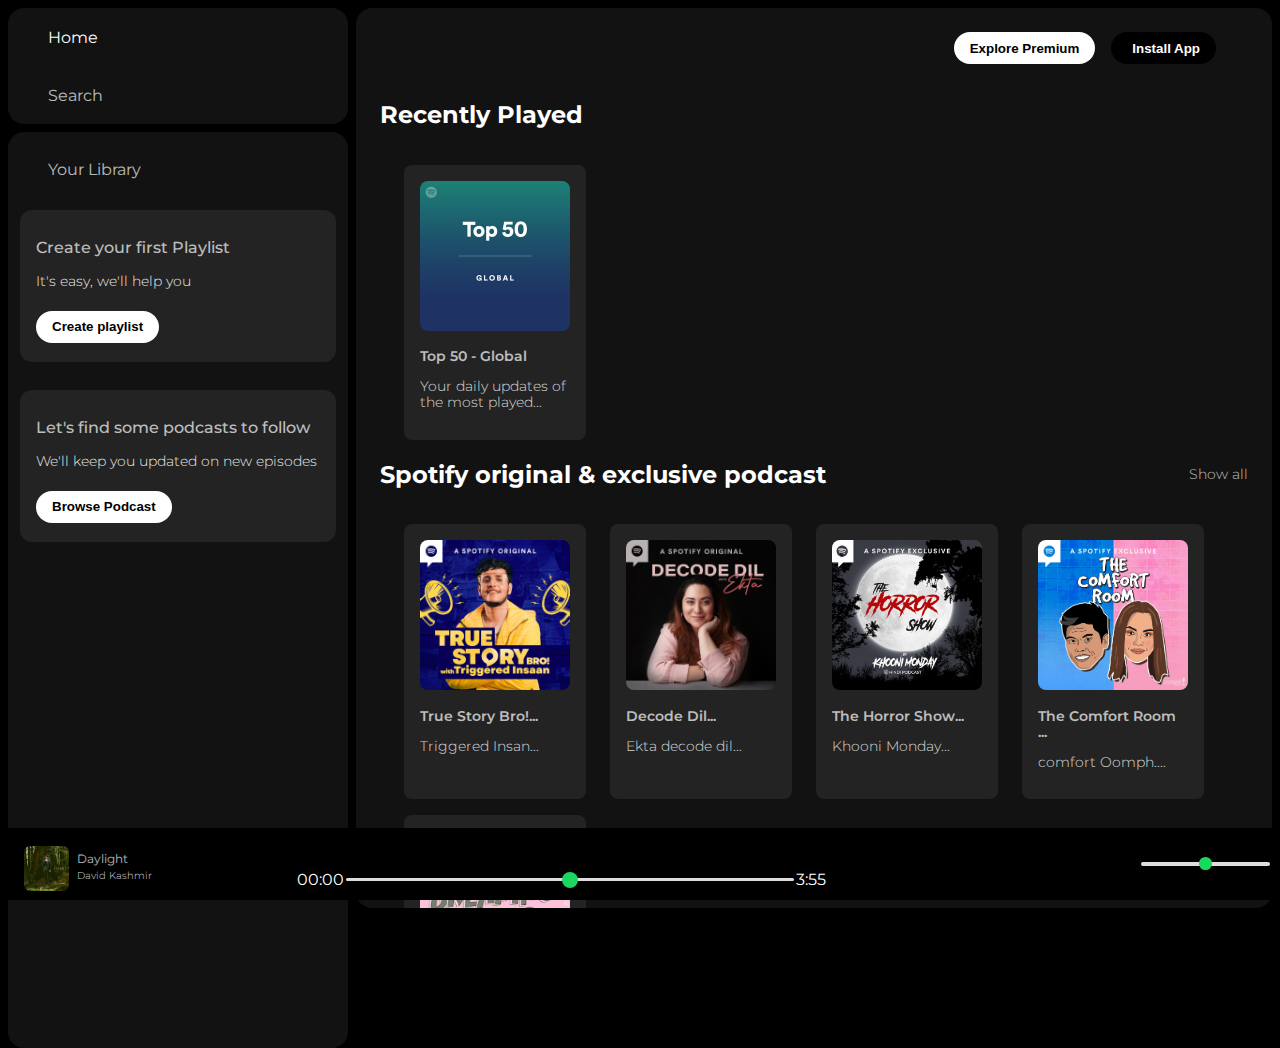
==== index.html @ 1c6b9a8f "Html & CSS based Frontend Project" ====
<!DOCTYPE html>
<html lang="en">

<head>
    <meta charset="UTF-8" />
    <meta name="viewport" content="width=device-width, initial-scale=1.0" />
    <link rel="stylesheet" href="https://cdnjs.cloudflare.com/ajax/libs/font-awesome/6.4.2/css/all.min.css"
        integrity="sha512-z3gLpd7yknf1YoNbCzqRKc4qyor8gaKU1qmn+CShxbuBusANI9QpRohGBreCFkKxLhei6S9CQXFEbbKuqLg0DA=="
        crossorigin="anonymous" referrerpolicy="no-referrer" />

    <link rel="icon" href="Assets/logo.png" />
    <title>Spotify - Web Player: Music for everyone</title>
    <link rel="stylesheet" href="style.css" />
    <link rel="preconnect" href="https://fonts.googleapis.com" />
    <link rel="preconnect" href="https://fonts.gstatic.com" crossorigin />
    <link
        href="https://fonts.googleapis.com/css2?family=Bevan:ital@1&family=Montserrat:wght@300;400;500;600;700&family=Noto+Serif+Balinese&family=Playfair+Display:ital@1&family=Poppins&display=swap"
        rel="stylesheet" />
</head>

<body>
    <div class="main">
        <!-- 1 -->
        <div class="sidebar">
            <div class="nav">
                <div class="nav-options" style="opacity: 1">
                    <i class="fa-solid fa-house"></i>
                    <a href="#">Home</a>
                </div>
                <div class="nav-options">
                    <i class="fa-solid fa-magnifying-glass"></i>
                    <a href="#">Search</a>
                </div>
            </div>
            <div class="library">
                <div class="options">
                    <div class="lib-options nav-options">
                        <i class="fa-solid fa-landmark"></i>
                        <a href="#">Your Library</a>
                    </div>
                    <div class="icons">
                        <i class="fa-solid fa-plus"></i>
                        <i class="fa-solid fa-arrow-right"></i>
                    </div>
                </div>
                <div class="lib-box">
                    <div class="box">
                        <p class="box-p1">Create your first Playlist</p>
                        <p class="box-p2">It's easy, we'll help you</p>
                        <button class="badge">Create playlist</button>
                    </div>
                    <div class="box">
                        <p class="box-p1">Let's find some podcasts to follow</p>
                        <p class="box-p2">We'll keep you updated on new episodes</p>
                        <button class="badge">Browse Podcast</button>
                    </div>
                </div>
            </div>
        </div>
        <!-- 2 -->
        <div class="main-content">
            <div class="sticky-nav">
                <div class="sticky-nav-icons">
                    <i class="fa-solid fa-angle-left"></i>
                    <i class="fa-solid fa-angle-right hide"></i>
                </div>
                <div class="sticky-nav-options">
                    <button class="badge nav-item hide">Explore Premium</button>
                    <button class="badge nav-item dark-badge">
                        <i class="fa-regular fa-circle-down" style="margin-right: 5px"></i>
                        Install App
                    </button>
                    <i class="fa-regular fa-user nav-item"></i>
                </div>
            </div>
            <h2>Recently Played</h2>
            <div class="cards-container">
                <div class="card">
                    <img src="Assets/top.jpg" class="card-img" />
                    <p class="card-title">Top 50 - Global</p>
                    <p class="card-info">Your daily updates of the most played...</p>
                </div>
            </div>
            <div class="all">
                <h2>Spotify original & exclusive podcast</h2>
                <p>Show all</p>
            </div>
            <div class="cards-container">
                <div class="card">
                    <img src="Assets/1.jpg" class="card-img" />
                    <p class="card-title">True Story Bro!...</p>
                    <p class="card-info">Triggered Insan...</p>
                </div>

                <div class="card">
                    <img src="Assets/2.jpg" class="card-img" />
                    <p class="card-title">Decode Dil...</p>
                    <p class="card-info">Ekta decode dil...</p>
                </div>

                <div class="card">
                    <img src="Assets/3.jpg" class="card-img" />
                    <p class="card-title">The Horror Show...</p>
                    <p class="card-info">Khooni Monday...</p>
                </div>

                <div class="card">
                    <img src="Assets/4.jpg" class="card-img" />
                    <p class="card-title">The Comfort Room ...</p>
                    <p class="card-info">comfort Oomph....</p>
                </div>

                <div class="card">
                    <img src="Assets/5.webp" class="card-img" />
                    <p class="card-title">Breaking Bread...</p>
                    <p class="card-info">breaking bread...</p>
                </div>
            </div>
            <div class="all">
                <h2>Featured Charts</h2>
                <p>Show all</p>
            </div>
            <div class="cards-container">
                <div class="card">
                    <img src="Assets/top.jpg" class="card-img" />
                    <p class="card-title">Top 50 - Global</p>
                    <p class="card-info">Your weekly updates of the most played...</p>
                </div>

                <div class="card">
                    <img src="Assets/top 2.jpg" class="card-img" />
                    <p class="card-title">Top Songs - India</p>
                    <p class="card-info">Your weekly updates of the most played...</p>
                </div>

                <div class="card">
                    <img src="Assets/top 3.jpg" class="card-img" />
                    <p class="card-title">Top songs - Glo...</p>
                    <p class="card-info">Your daily updates of the most played...</p>
                </div>

                <div class="card">
                    <img src="Assets/top 4.jpg" class="card-img" />
                    <p class="card-title">Top 50 - India</p>
                    <p class="card-info">Your daily updates of the most played...</p>
                </div>
            </div>
            <div class="foot-liner1">
                <div class="line"></div>
            </div>
            <!--  -->
            <div class="footer">
                <ul>
                    <a href="#" class="top">Company</a>
                    <a href="#" class="next">About</a>
                    <a href="#" class="next">Jobs</a>
                    <a href="#" class="next">For the Record</a>
                </ul>

                <ul>
                    <a href="#" class="top">Communities</a>
                    <a href="#" class="next">For Artist</a>
                    <a href="#" class="next">Developers</a>
                    <a href="#" class="next">Advertising</a>
                    <a href="#" class="next">Investors</a>
                    <a href="#" class="next">Vendors</a>
                </ul>

                <ul>
                    <a href="#" class="top">Useful Links</a>
                    <a href="#" class="next">Support</a>
                    <a href="#" class="next">Free Mobile APP</a>
                </ul>

                <ul>
                    <a href="#" class="top">Spotify Plans</a>
                    <a href="#" class="next">Premium Individual</a>
                    <a href="#" class="next">Premium Duo</a>
                    <a href="#" class="next">Premium Family</a>
                    <a href="#" class="next">Premium Student</a>
                    <a href="#" class="next">Free</a>
                </ul>
                <div class="foot-icon">
                    <ul>
                        <i class="fa-brands fa-instagram"></i>
                        <i class="fa-brands fa-twitter"></i>
                        <i class="fa-brands fa-facebook"></i>
                    </ul>
                </div>
            </div>
            <div class="foot-liner2">
                <div class="line">
                    <div class="end-line"> &#169; 2024 Spotify AB</div>
                </div>
            </div>

        </div>
        <div class="music-player">
            <div class="album">
                <img src="Assets/6.jpg" class="alb-img" />
                <div class="alb-text">
                    <p class="alb-title">Daylight</p>
                    <p class="alb-info">David Kashmir</p>
                </div>
                <div class="alb-icons">
                    <i class="fa-regular fa-heart"></i>
                    <i class="fa-solid fa-images"></i>
                </div>
            </div>
            <div class="player">
                <div class="players-control">
                    <i class="fa-solid fa-shuffle player-control-icons"></i>
                    <i class="fa-solid fa-backward-step player-control-icons"></i>
                    <i class="fa-solid fa-circle-play player-control-icons" style="opacity: 1; font-size: 1.3rem"></i>
                    <i class="fa-solid fa-forward-step player-control-icons"></i>
                    <i class="fa-solid fa-repeat player-control-icons"></i>
                </div>
                <div class="playback-bar">
                    <span class="current-time">00:00</span>
                    <input type="range" min="0" max="100" class="progress-bar" step="1" />
                    <span class="current-time">3:55</span>
                </div>
            </div>
            <div class="controls">
                <i class="fa-regular fa-file-video control-icons"></i>
                <i class="fa-solid fa-microphone control-icons"></i>
                <i class="fa-solid fa-grip-lines control-icons"></i>
                <i class="fa-solid fa-file-invoice control-icons"></i>
                <i class="fa-solid fa-volume-high control-icons"></i>
                <input type="range" min="0" max="100" class="vol-bar" />
            </div>
        </div>
    </div>
</body>

</html>
---- style.css ----
body {
    font-family: 'Montserrat', sans-serif;
    margin: 0;
    background-color: black;
    color: white;
    overflow: hidden;
}

.main {
    display: flex;
    height: 100vh;
    padding: 0.5rem;
}

.sidebar {
    background-color: black;
    width: 340px;
    border-radius: 1rem;
    margin-right: 0.5rem;
}

.main-content {
    background-color: #121212;
    flex: 1;
    border-radius: 1rem;
    overflow: auto;
    padding: 0 1.5rem 0 1.5rem;
}

.music-player {
    background-color: black;
    position: fixed;
    bottom: 0;
    width: 100%;
    height: 72px;
}

a {
    text-decoration: none;
    color: #fff;
}

.nav {
    background-color: #121212;
    border-radius: 1rem;
    display: flex;
    flex-direction: column;
    justify-content: center;
    height: 100px;
    padding: 0.5rem 0.75rem;
}

.nav-options {
    line-height: 2.5rem;
    opacity: 0.7;
    padding: 0.5rem 0.75rem;
}

.nav-options:hover {
    opacity: 1;
}

.nav-options i {
    font-size: 1.25rem;
}

.nav-options a {
    font-size: 1rem;
    margin-left: 1rem;
}

.library {
    background-color: #121212;
    border-radius: 1rem;
    height: 100%;
    margin-top: 0.5rem;
    padding: 0.5rem 0.75rem;
}

.options {
    display: flex;
    justify-content: space-between;
    align-items: center;
}

.icons {
    font-size: 1.25rem;
    display: flex;
}

.icons i {
    margin-right: 1rem;
    opacity: 0.7;
}

.icons i:hover {
    opacity: 1;
}

.box {
    background-color: #232323;
    border-radius: 0.75rem;
    height: 8rem;
    margin: 0.75rem 0 1.75rem 0;
    padding: 0.75rem 1rem;
}

.box-p1 {
    font-size: 1rem;
    font-weight: 500;
}

.box-p2 {
    font-size: 0.85rem;
    opacity: 0.9;
}

.badge {
    background-color: white;
    color: black;
    border: none;
    border-radius: 100px;
    padding: 0.25rem;
    font-weight: 700;
    margin-top: 0.5rem;
    height: 2rem;
    width: fit-content;
}

.sticky-nav {
    position: sticky;
    top: 0;
    background-color: #121212;
    display: flex;
    justify-content: space-between;
    align-items: center;
    padding: 1rem 0 1rem 0;
    z-index: 10;
}

.sticky-nav-icons {
    margin-left: 0.75rem;
}

.sticky-nav-options {
    display: flex;
    justify-content: center;
    align-items: center;
}

.nav-item {
    margin-right: 1rem;
}

@media (max-width: 1000px) {
    .hide {
        display: none;
    }
}

.badge {
    background-color: white;
    border: none;
    border-radius: 100px;
    padding: 0.25rem 1rem;
    font-weight: 700;
    margin-top: 0.5rem;
    height: 2rem;
    width: fit-content;
}

.dark-badge {
    background-color: black;
    color: white;
}

.card {
    background-color: #232323;
    width: 150px;
    border-radius: 0.5rem;
    padding: 1rem;
    margin-left: 1.5rem;
    margin-top: 1rem;
}

.cards-container {
    display: flex;
    flex-wrap: wrap;
}

.card-img {
    width: 100%;
    border-radius: 0.5rem;
}

.card-title {
    font-weight: 600;
}

.card-info {
    font-size: 0.85rem;
    opacity: 0.8;
}

.all {
    display: flex;
    justify-content: space-between;
    align-items: center;
}

p {
    opacity: 0.7;
    font-size: 0.85rem;
    font-weight: 300;
}

p:hover {
    font-weight: 400;
    opacity: 1;
    text-decoration: underline;
    cursor: pointer;
}

.foot-liner1 {
    margin-top: 2rem;
    height: 50px;
    display: flex;
    align-items: center;
    justify-content: center;
}

.line {
    height: 50%;
    width: 90%;
    border-top: 1px solid white;
    opacity: 0.4;
}

.footer {
    height: 150px;
    display: flex;
    justify-content: space-evenly;
}

.top {
    margin-top: 20px;
    font-weight: 700;
    padding-bottom: 7px;
}

ul {
    margin-top: 25px;
}

ul a {
    display: block;
    font-size: 0.8rem;
    margin-top: 10px;
    font-weight: 500;
    text-decoration: none;
}

.next {
    opacity: 0.7;
}

ul a:hover {
    text-decoration-line: underline;
}

.foot-icon {
    display: flex;
    justify-content: space-evenly;
    align-items: center;
}

ul i {
    padding: 0.4rem;
    margin: 0.4rem;
    background-color: #232323;
    border-radius: 100%;
}

ul i:hover {
    cursor: pointer;
    font-size: 1.2rem;
}

.foot-liner2 {
    margin-top: 2rem;
    height: 250px;
    display: flex;
    align-items: center;
    justify-content: center;
}

.end-line {
    margin: 1rem;
    font-size: 0.75rem;
}

.music-player {
    display: flex;
    justify-content: space-between;
    align-items: center;
}

.albums {
    width: 25%
}

.player {
    width: 50%;
}

.controls {
    width: 25%;
}

.player-control-icons {
    height: 1rem;
    margin-right: 1.75rem;
    opacity: 0.7;
    padding-bottom: 5px;
}

.players-control {
    display: flex;
    justify-content: center;
    align-items: center;
}

.player-control-icons:hover {
    opacity: 1;
}

.playback-bar {
    display: flex;
    justify-content: center;
    align-items: center;
}

.progress-bar {
    width: 70%;
    appearance: none;
    background-color: transparent;
    cursor: pointer;
}

.progress-bar::-webkit-slider-runnable-track {
    background-color: #ddd;
    border-radius: 100px;
    height: 0.2rem;
    margin-top: 10px;
}

span {
    margin-top: 10px;
}

.progress-bar::-webkit-slider-thumb {
    appearance: none;
    background-color: #1bd760;
    height: 1rem;
    width: 1rem;
    border-radius: 50%;
    margin-top: -6px;
}

.controls {
    display: flex;
    margin: 1rem;
}

.vol-bar {
    appearance: none;
    background-color: transparent;
    cursor: pointer;
    padding-left: 1rem;
}

.vol-bar::-webkit-slider-thumb {
    appearance: none;
    background-color: #1bd760;
    height: 0.8rem;
    width: 0.8rem;
    border-radius: 50%;
    margin-top: -4.5px;
}

.vol-bar::-webkit-slider-runnable-track {
    background-color: #ddd;
    border-radius: 100px;
    height: 0.3rem;
    margin-bottom: 0.2 rem;
}

.control-icons {
    width: 8%;
    opacity: 0.7;
    padding-left: 1rem;
}

.control-icons:hover {
    opacity: 1;
    cursor: pointer;
}

.album {
    display: flex;
    margin-left: 1rem;
}

.alb-img {
    height: 45px;
    margin-top: 0.6rem;
    border-radius: 0.4rem;
}

.alb-text {
    margin-top: 0.5rem;
    margin-left: 0.5rem;
    line-height: 0.3rem;
}

.alb-title {
    font-weight: 400;
    font-size: 0.75rem;
}

.alb-info {
    font-size: 0.6rem;
    opacity: 0.8;
}

.alb-text:hover {
    text-decoration: underline;
}

.alb-icons {
    font-size: 0.75rem;
    margin-left: 1rem;
    margin-top: 1rem;
}

.alb-icons i {
    padding: 0.3rem;
    opacity: 0.7;
}

.alb-icons i:hover {
    opacity: 1;
}
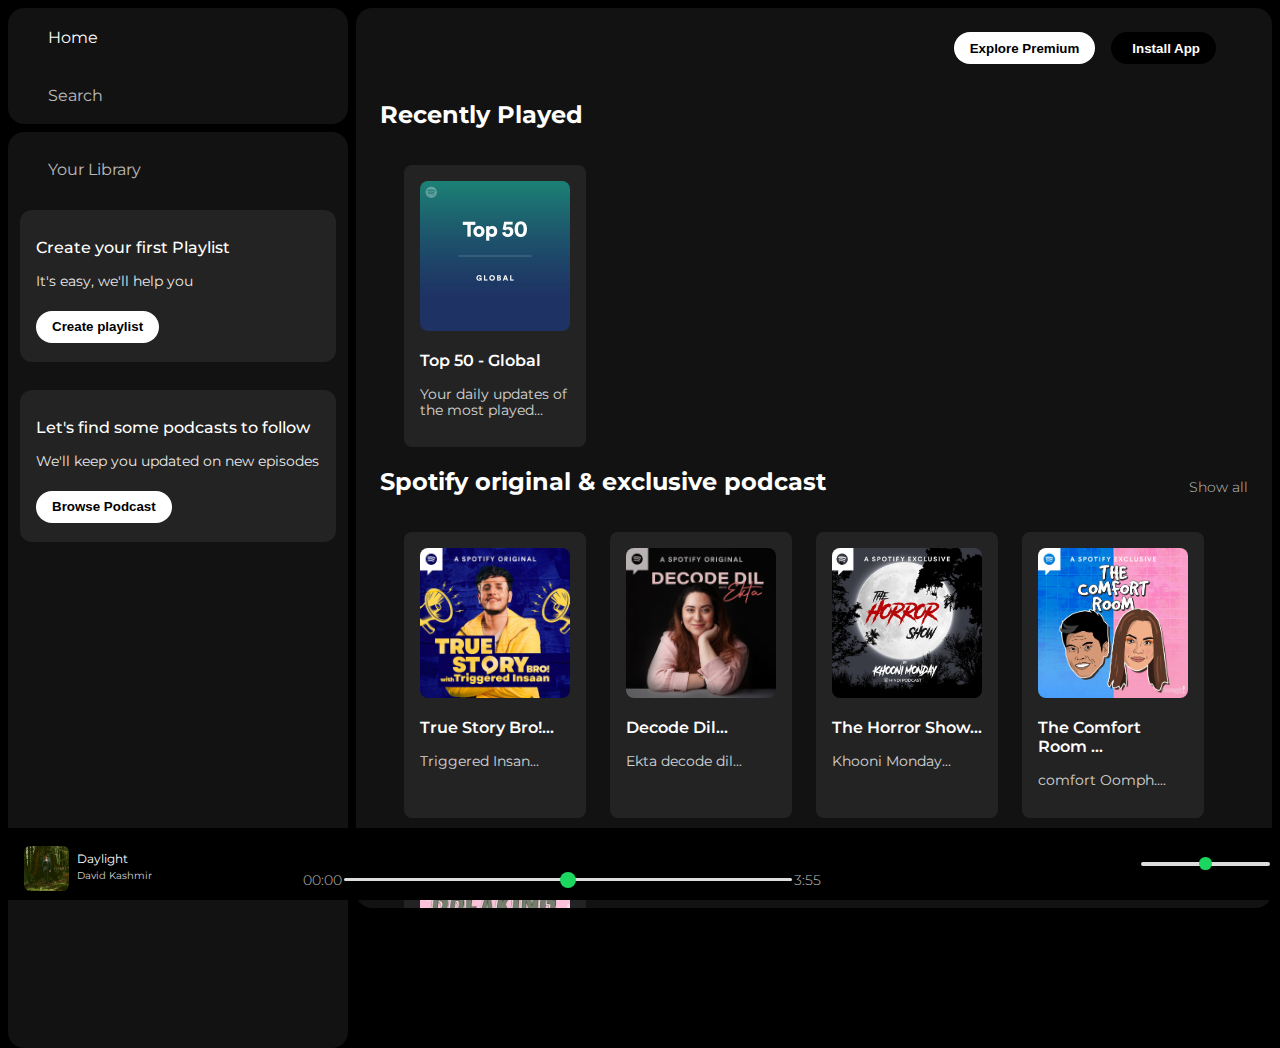
==== commit 45472ce6: "Html & CSS based Frontend Project" ====
--- a/index.html
+++ b/index.html
@@ -83,7 +83,7 @@
             </div>
             <div class="all">
                 <h2>Spotify original & exclusive podcast</h2>
-                <p>Show all</p>
+                <span>Show all</span>
             </div>
             <div class="cards-container">
                 <div class="card">
@@ -118,7 +118,7 @@
             </div>
             <div class="all">
                 <h2>Featured Charts</h2>
-                <p>Show all</p>
+                <span>Show all</span>
             </div>
             <div class="cards-container">
                 <div class="card">
--- a/style.css
+++ b/style.css
@@ -113,6 +113,12 @@
 .box-p2 {
     font-size: 0.85rem;
     opacity: 0.9;
+}
+.box-p2:hover{
+    font-weight: 500;
+    opacity: 1;
+    text-decoration: underline;
+    cursor: pointer;
 }
 
 .badge {
@@ -201,6 +207,12 @@
     font-size: 0.85rem;
     opacity: 0.8;
 }
+.card-info:hover{
+    font-weight: 500;
+    opacity: 1;
+    text-decoration: underline;
+    cursor: pointer;
+}
 
 .all {
     display: flex;
@@ -208,13 +220,13 @@
     align-items: center;
 }
 
-p {
+span {
     opacity: 0.7;
     font-size: 0.85rem;
     font-weight: 300;
 }
 
-p:hover {
+span:hover {
     font-weight: 400;
     opacity: 1;
     text-decoration: underline;
@@ -435,6 +447,7 @@
 
 .alb-text:hover {
     text-decoration: underline;
+    font-weight: 500;
 }
 
 .alb-icons {
